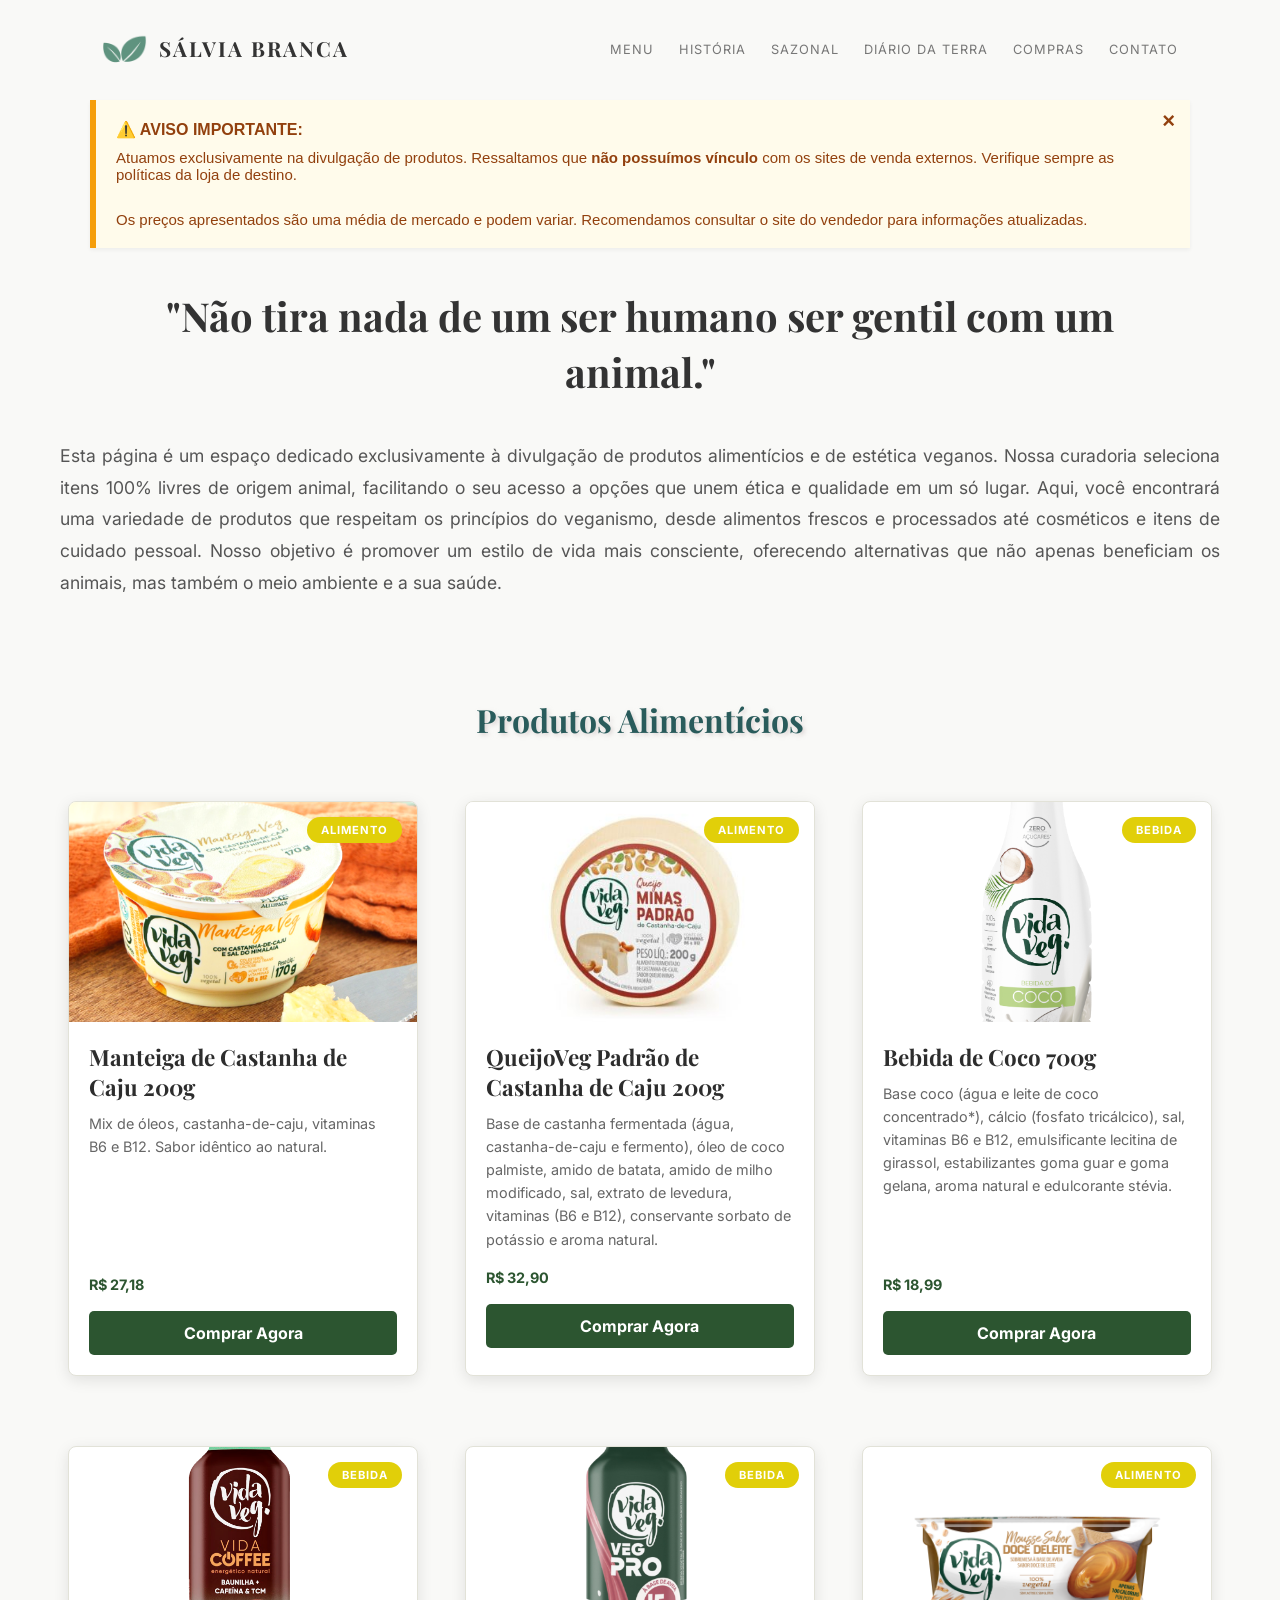
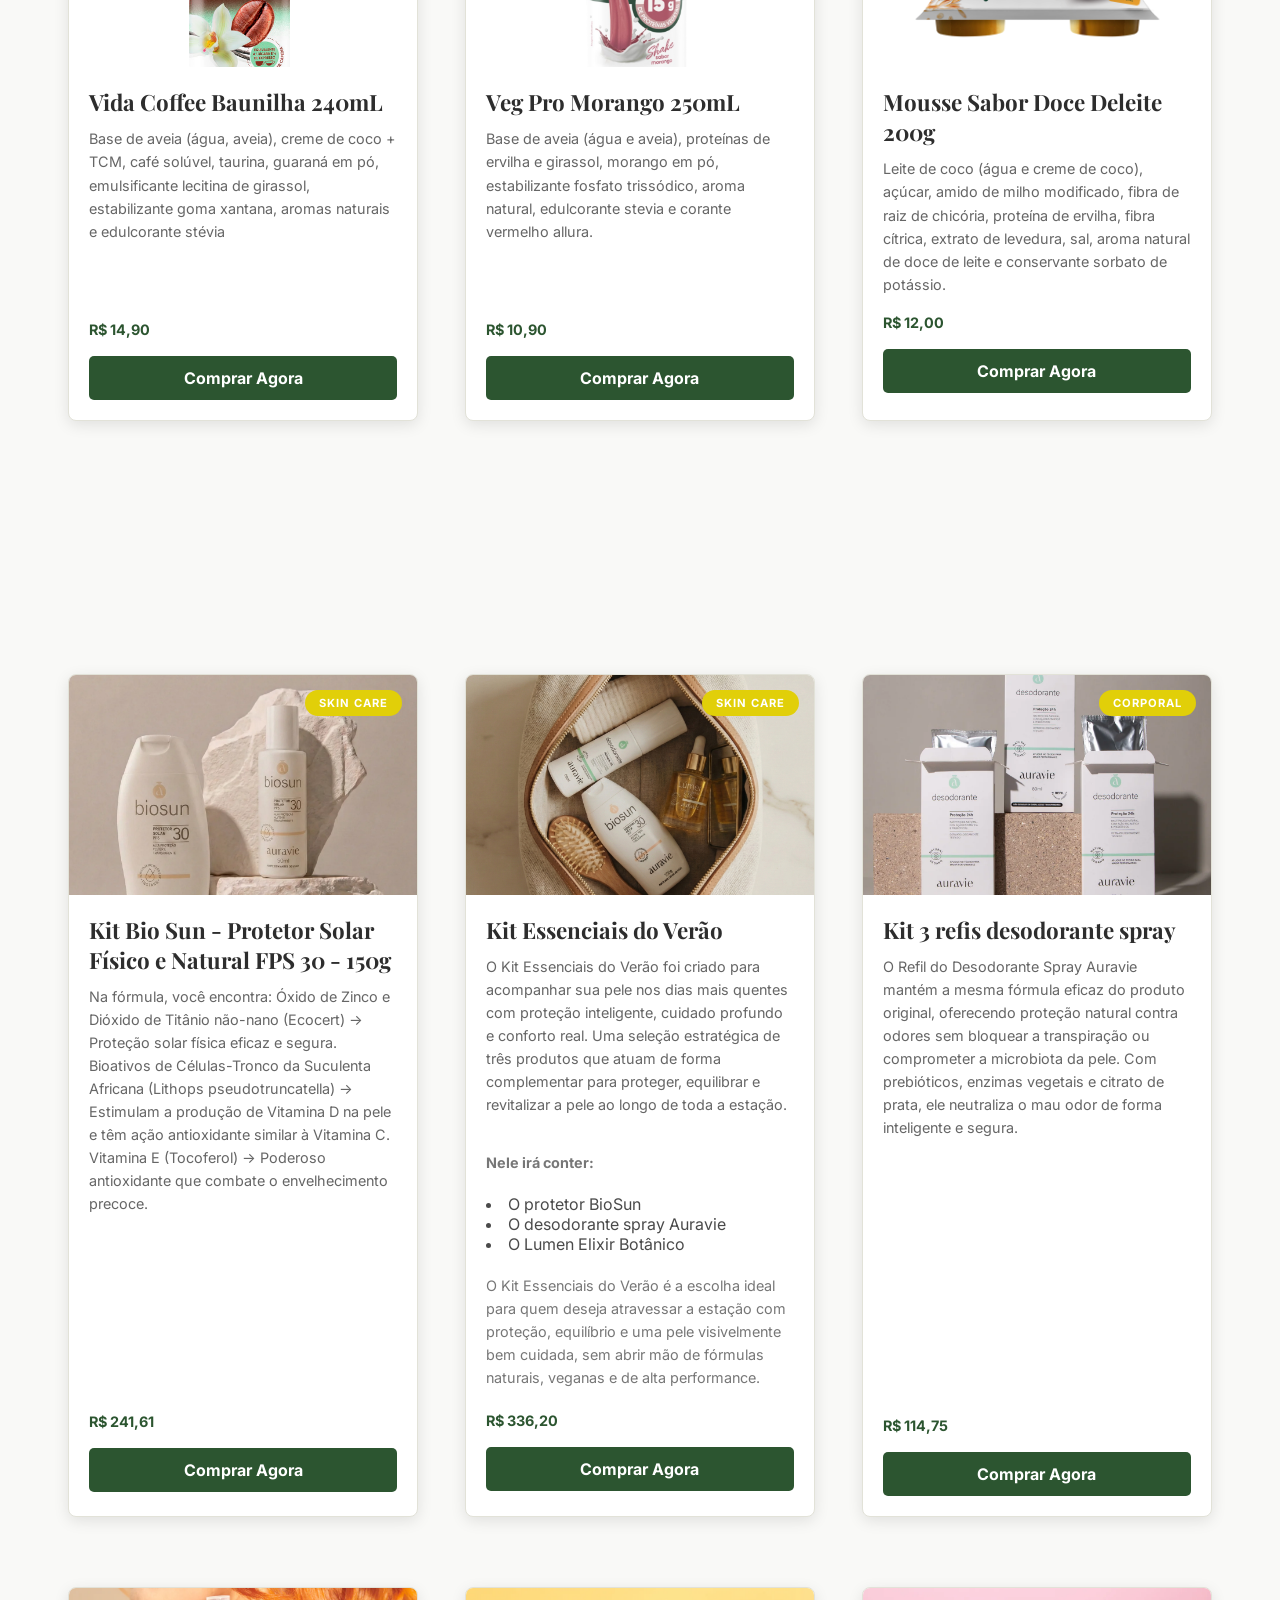
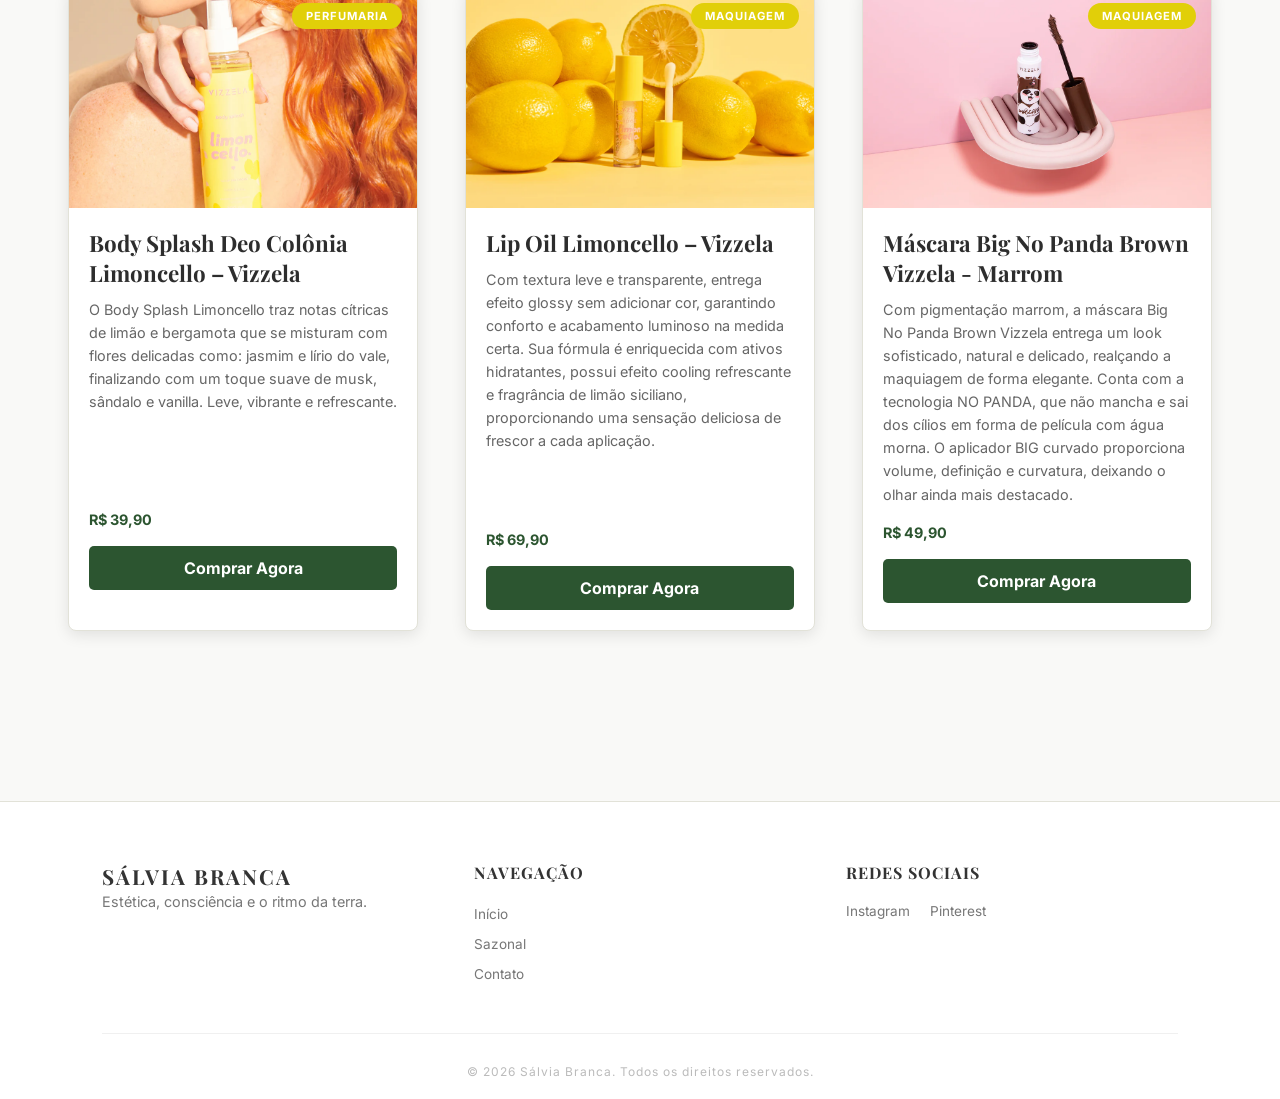
==== compras.html @ c3b76d3e "first commit" ====
<!DOCTYPE html>
<html lang="pt-br">
<head>
    <meta charset="UTF-8">
    <meta name="viewport" content="width=device-width, initial-scale=1.0">
    <title>Sálvia Branca | Minimalista</title>
    
    <link href="https://fonts.googleapis.com/css2?family=Playfair+Display:wght@400;700&family=Inter:wght@300;400&display=swap" rel="stylesheet">
    
    <link rel="stylesheet" href="css/style.css">
</head>
<body>

    <div id="btn-reabrir" onclick="toggleAlerta()" title="Ver aviso importante">
        ▼
    </div>

    <header id="main-header">
        <a href="index.html" class="logo-link">
            <img src="img/logo 4.png" alt="Logo Terra Vegan" class="logo-img">
            <span class="logo-text">SÁLVIA BRANCA</span>
        </a>
        <nav>
           <ul>
                <li class="dropdown">
                    <a href="index.html" class="dropbtn">Menu</a>
                    <ul class="dropdown-content">
                        <li><a href="sobremim.html">Sobre mim</a></li>
                    </ul>
                </li>

                <li class="dropdown">
                    <a href="sobre.html" class="dropbtn">História</a>
                    <ul class="dropdown-content">
                        <li><a href="sobre.html#galeria">Galeria de Fotos</a></li>
                    </ul>
                </li>
                <li class="dropdown">
                    <a href="sazonal.html" class="dropbtn">Sazonal</a>
                    <ul class="dropdown-content">
                        <li><a href="sazonal.html#comida">Hortifruti da estação</a></li>
                        <li><a href="sazonal.html#receitas">Receitas da estação</a></li>
                    </ul>
                </li>
                <li><a href="diario.html">Diário da Terra</a></li>
                <li class="dropdown">
                    <a href="compras.html" class="dropbtn">Compras</a>
                    <ul class="dropdown-content">
                        <li><a href="compras.html#origem">Produtos alimenticios</a></li>
                        <li><a href="compras.html#estetica">Cosméticos</a></li>
                    </ul>
                </li>
                <li><a href="contato.html">Contato</a></li>
            </ul>
        </nav>
    </header>

    <main>
        
        <section class="sobre-section" style="padding: 100px 20px; max-width: 1200px; margin: 0 auto;">
            <div class="container-sobre">
                
                <div id="aviso-venda" class="conteudo reveal">
                    <span id="btn-fechar-alerta" onclick="toggleAlerta()">&times;</span>
                    
                    <span style="font-weight: bold; font-size: 16px;">⚠️ AVISO IMPORTANTE:</span>
                    <p style="margin-top: 10px; font-size: 15px; padding-right: 20px;">
                        Atuamos exclusivamente na divulgação de produtos. Ressaltamos que <strong>não possuímos vínculo</strong> com os sites de venda externos. Verifique sempre as políticas da loja de destino.
                    </p>
                    <br>
                    <p style="font-size: 15px; margin-top: 10px; padding-right: 20px;">
                        Os preços apresentados são uma média de mercado e podem variar. Recomendamos consultar o site do vendedor para informações atualizadas.
                    </p>
                </div> 

                <h1 class="frase reveal" style="font-family: 'Playfair Display', serif; font-size: 2.5rem; line-height: 1.4; color: #333; margin-bottom: 40px; text-align: center; margin-top: 40px;">
                    "Não tira nada de um ser humano ser gentil com um animal."
                </h1>
            </div>
            
            <div class="conteudo-flex reveal" style="display: flex; align-items: center; gap: 50px; margin-bottom: 100px;">
                <div class="texto" style="flex: 1.5;">
                    <p style="font-size: 1.1rem; line-height: 1.8; color: #555; text-align: justify;">
                        Esta página é um espaço dedicado exclusivamente à divulgação de produtos alimentícios e de estética veganos. Nossa curadoria seleciona itens 100% livres de origem animal, facilitando o seu acesso a opções que unem ética e qualidade em um só lugar. 
                    Aqui, você encontrará uma variedade de produtos que respeitam os princípios do veganismo, desde alimentos frescos e processados até cosméticos e itens de cuidado pessoal. 
                    Nosso objetivo é promover um estilo de vida mais consciente, oferecendo alternativas que não apenas beneficiam os animais, mas também o meio ambiente e a sua saúde.    
                    </p>
                </div>
            </div>

            <h2 id="origem" class="reveal" style="text-align: center; margin-bottom: 40px; font-family: 'Playfair Display', serif;">Produtos Alimentícios</h2>
            
            <div class="grid-sazonal reveal">
                <div class="card-sazonal">
                    <div class="image-container" style="position: relative;">
                        <span class="compras">Alimento</span>
                        <img src="img/compras/manteiga card.jpg" alt="Manteiga vegana" class="card-image">
                    </div>
                   
                    <div class="card-content">
                        <h3>Manteiga de Castanha de Caju 200g</h3>
                        <p style="font-size: 0.9rem; color: #666; margin-bottom: 15px;">Mix de óleos, castanha-de-caju, vitaminas B6 e B12. Sabor idêntico ao natural.</p>
                        <br><br><br><br><br>
                        <p style="font-weight: bold; color: #2c5530; margin-bottom: 15px;">R$ 27,18</p>
                        
                        <a href="https://vidaveg.com.br/produtos/manteiga-de-castanha-de-caju-200g/" class="btn-comprar" target="_blank">Comprar Agora</a>
                    </div>
                </div>

                <div class="card-sazonal">
                    <div class="image-container" style="position: relative;">
                        <span class="compras">Alimento</span>
                        <img src="img/compras/queijos card.png" alt="Queijo vegano" class="card-image">
                        </div>
                        <div class="card-content">
                        <h3>QueijoVeg Padrão de Castanha de Caju 200g</h3>
                        <p style="font-size: 0.9rem; color: #666; margin-bottom: 15px;">Base de castanha fermentada (água, castanha-de-caju e fermento), óleo de coco palmiste, amido de batata, amido de milho modificado, sal, extrato de levedura, vitaminas (B6 e B12), conservante sorbato de potássio e aroma natural.</p>
                        <p style="font-weight: bold; color: #2c5530; margin-bottom: 15px;">R$ 32,90</p>
                        
                        <a href="https://vidaveg.com.br/produtos/queijoveg-padrao-de-castanha-de-caju-200g/" class="btn-comprar" target="_blank">Comprar Agora</a>
                    </div>
                </div>

                <div class="card-sazonal">
                    <div class="image-container" style="position: relative;">
                        <span class="compras">Bebida</span>
                        <img src="img/compras/bebida.png" alt="Bebida vegana" class="card-image" >
                        </div>
                        <div class="card-content">
                        <h3>Bebida de Coco 700g</h3>
                        <p style="font-size: 0.9rem; color: #666; margin-bottom: 15px;">Base coco (água e leite de coco concentrado*), cálcio (fosfato tricálcico), sal, vitaminas B6 e B12, emulsificante lecitina de girassol, estabilizantes goma guar e goma gelana, aroma natural e edulcorante stévia.</p>
                        <br><br><br>
                        <p style="font-weight: bold; color: #2c5530; margin-bottom: 15px;">R$ 18,99</p>
                        
                        <a href="https://vidaveg.com.br/produtos/bebida-de-coco-700g/" class="btn-comprar" target="_blank">Comprar Agora</a>
                    </div>
                </div>

                <div class="card-sazonal">
                    <div class="image-container" style="position: relative;">
                        <span class="compras">Bebida</span>
                        <img src="img/compras/coffe.png" alt="Bebida vegana" class="card-image">
                        </div>
                        <div class="card-content">
                        <h3>Vida Coffee Baunilha 240mL</h3>
                        <p style="font-size: 0.9rem; color: #666; margin-bottom: 15px;">Base de aveia (água, aveia), creme de coco + TCM, café solúvel, taurina, guaraná em pó, emulsificante lecitina de girassol, estabilizante goma xantana, aromas naturais e edulcorante stévia</p>
                        <br><br><br>
                        <p style="font-weight: bold; color: #2c5530; margin-bottom: 15px;">R$ 14,90</p>
                        
                        <a href="https://vidaveg.com.br/produtos/vida-coffee-baunilha-240ml/" class="btn-comprar" target="_blank">Comprar Agora</a>
                    </div>
                </div>

                <div class="card-sazonal">
                    <div class="image-container" style="position: relative;">
                        <span class="compras">Bebida</span>
                        <img src="img/compras/shake.png" alt="Shake vegano" class="card-image">
                        </div>
                        <div class="card-content">
                        <h3>Veg Pro Morango 250mL</h3>
                        <p style="font-size: 0.9rem; color: #666; margin-bottom: 15px;">Base de aveia (água e aveia), proteínas de ervilha e girassol, morango em pó, estabilizante fosfato trissódico, aroma natural, edulcorante stevia e corante vermelho allura.</p>
                        <br><br><br>
                        <p style="font-weight: bold; color: #2c5530; margin-bottom: 15px;">R$ 10,90</p>
                        
                        <a href="https://vidaveg.com.br/produtos/veg-pro-morango-250ml/" class="btn-comprar" target="_blank">Comprar Agora</a>
                    </div>
                </div>

                <div class="card-sazonal">
                    <div class="image-container" style="position: relative;">
                        <span class="compras">Alimento</span>
                        <img src="img/compras/doce.png" alt="Mousse Sabor Doce Deleite 200g" class="card-image">
                        </div>
                        <div class="card-content">
                        <h3>Mousse Sabor Doce Deleite 200g</h3>
                        <p style="font-size: 0.9rem; color: #666; margin-bottom: 15px;">Leite de coco (água e creme de coco), açúcar, amido de milho modificado, fibra de raiz de chicória, proteína de ervilha, fibra cítrica, extrato de levedura, sal, aroma natural de doce de leite e conservante sorbato de potássio.</p>
                        <p style="font-weight: bold; color: #2c5530; margin-bottom: 15px;">R$ 12,00</p>
                        
                        <a href="https://vidaveg.com.br/produtos/mousse-sabor-doce-deleite-200g/" class="btn-comprar" target="_blank">Comprar Agora</a>
                    </div>
                </div>
            </div>




<br><br><br><br>
            <h2 id="estetica" class="reveal" style="text-align: center; margin-bottom: 40px; font-family: 'Playfair Display', serif;">Cosméticos</h2>
            <div class="grid-sazonal reveal">
                <div class="card-sazonal">
                    <div class="image-container" style="position: relative;">
                        <span class="compras">Skin care</span>
                        <img src="img/compras/protetores.webp" alt="Kit Bio Sun - Protetor Solar Físico e Natural FPS 30 - 150g + 50g" class="card-image">
                    </div>
                   
                    <div class="card-content">
                        <h3>Kit Bio Sun - Protetor Solar Físico e Natural FPS 30 - 150g</h3>
                        <p style="font-size: 0.9rem; color: #666; margin-bottom: 15px;">Na fórmula, você encontra:
                            Óxido de Zinco e Dióxido de Titânio não-nano (Ecocert) → Proteção solar física eficaz e segura.
                            Bioativos de Células-Tronco da Suculenta Africana (Lithops pseudotruncatella) → Estimulam a produção de Vitamina D na pele e têm ação antioxidante similar à Vitamina C.
                            Vitamina E (Tocoferol) → Poderoso antioxidante que combate o envelhecimento precoce.
                        </p>
                        <br><br><br><br><br><br><br><br><br>
                        <p style="font-weight: bold; color: #2c5530; margin-bottom: 15px;">R$ 241,61</p>
                        <a href="https://auravie.com.br/products/kit-bio-sun-protetor-solar-fisico-e-natural-fps-30-150g-50g" class="btn-comprar" target="_blank">Comprar Agora</a>
                    </div>
                </div>

                <div class="card-sazonal">
                    <div class="image-container" style="position: relative;">
                        <span class="compras">Skin Care</span>
                        <img src="img/compras/kit.png" alt="Kit Essenciais do Verão" class="card-image">
                        </div>
                        <div class="card-content">
                        <h3>Kit Essenciais do Verão</h3>
                        <p style="font-size: 0.9rem; color: #666; margin-bottom: 15px;">O Kit Essenciais do Verão foi criado para acompanhar sua pele nos dias mais quentes com proteção inteligente, cuidado profundo e conforto real. Uma seleção estratégica de três produtos que atuam de forma complementar para proteger, equilibrar e revitalizar a pele ao longo de toda a estação.</p>
                        <br>
                        <p><strong>Nele irá conter:</strong></p>
                        <br>
                            <p><li>O protetor BioSun</li></p>
                            <p><li>O desodorante spray Auravie</li></p>
                            <p><li>O Lumen Elixir Botânico</li></p>
                            <br>
                            <p>O Kit Essenciais do Verão é a escolha ideal para quem deseja atravessar a estação com proteção, equilíbrio e uma pele visivelmente bem cuidada, sem abrir mão de fórmulas naturais, veganas e de alta performance.</p>
                            <br>
                        <p style="font-weight: bold; color: #2c5530; margin-bottom: 15px;">R$ 336,20</p>
                        
                        <a href="https://auravie.com.br/products/kit-essencial-de-autocuidado-copia" class="btn-comprar" target="_blank">Comprar Agora</a>
                    </div>
                </div>

                <div class="card-sazonal">
                    <div class="image-container" style="position: relative;">
                        <span class="compras">Corporal</span>
                        <img src="img/compras/desodorante.webp" alt="Kit 3 refis desodorante spray" class="card-image" >
                        </div>
                        <div class="card-content">
                        <h3>Kit 3 refis desodorante spray</h3>
                        <p style="font-size: 0.9rem; color: #666; margin-bottom: 15px;">O Refil do Desodorante Spray Auravie mantém a mesma fórmula eficaz do produto original, oferecendo proteção natural contra odores sem bloquear a transpiração ou comprometer a microbiota da pele. Com prebióticos, enzimas vegetais e citrato de prata, ele neutraliza o mau odor de forma inteligente e segura.</p>
                        <br><br><br><br><br><br>
                        <br><br><br><br><br><br><br>
                        <p style="font-weight: bold; color: #2c5530; margin-bottom: 15px;">R$ 114,75</p>
                        
                        <a href="https://auravie.com.br/products/kit-3-refis-desodorante-spray" class="btn-comprar" target="_blank">Comprar Agora</a>
                    </div>
                </div>

                <div class="card-sazonal">
                    <div class="image-container" style="position: relative;">
                        <span class="compras">Perfumaria</span>
                        <img src="img/compras/body.webp" alt="Body Splash Deo Colônia Limoncello – Vizzela" class="card-image">
                        </div>
                        <div class="card-content">
                        <h3>Body Splash Deo Colônia Limoncello – Vizzela</h3>
                        <p style="font-size: 0.9rem; color: #666; margin-bottom: 15px;">O Body Splash Limoncello traz notas cítricas de limão e bergamota que se misturam com flores delicadas como: jasmim e lírio do vale, finalizando com um toque suave de musk, sândalo e vanilla. Leve, vibrante e refrescante.</p>
                        <br><br><br><br>
                        <p style="font-weight: bold; color: #2c5530; margin-bottom: 15px;">R$ 39,90</p>
                        
                        <a href="https://www.vizzela.com.br/products/body-splash-deo-colonia-limoncello-vizzela" class="btn-comprar" target="_blank">Comprar Agora</a>
                    </div>
                </div>

                <div class="card-sazonal">
                    <div class="image-container" style="position: relative;">
                        <span class="compras">Maquiagem</span>
                        <img src="img/compras/lip.webp" alt="Shake vegano" class="card-image">
                        </div>
                        <div class="card-content">
                        <h3>Lip Oil Limoncello – Vizzela</h3>
                        <p style="font-size: 0.9rem; color: #666; margin-bottom: 15px;">Com textura leve e transparente, entrega efeito glossy sem adicionar cor, garantindo conforto e acabamento luminoso na medida certa. Sua fórmula é enriquecida com ativos hidratantes, possui efeito cooling refrescante e fragrância de limão siciliano, proporcionando uma sensação deliciosa de frescor a cada aplicação.</p>
                        <br><br><br>
                        <p style="font-weight: bold; color: #2c5530; margin-bottom: 15px;">R$ 69,90</p>
                        
                        <a href="https://www.vizzela.com.br/products/lip-oil-limoncello-vizzela" class="btn-comprar" target="_blank">Comprar Agora</a>
                    </div>
                </div>

                <div class="card-sazonal">
                    <div class="image-container" style="position: relative;">
                        <span class="compras">Maquiagem</span>
                        <img src="img/compras/rimel.webp" alt="Máscara Big No Panda Brown Vizzela - Marrom" class="card-image">
                        </div>
                        <div class="card-content">
                        <h3>Máscara Big No Panda Brown Vizzela - Marrom</h3>
                        <p style="font-size: 0.9rem; color: #666; margin-bottom: 15px;">Com pigmentação marrom, a máscara Big No Panda Brown Vizzela entrega um look sofisticado, natural e delicado, realçando a maquiagem de forma elegante. Conta com a tecnologia NO PANDA, que não mancha e sai dos cílios em forma de película com água morna. O aplicador BIG curvado proporciona volume, definição e curvatura, deixando o olhar ainda mais destacado.</p>
                        <p style="font-weight: bold; color: #2c5530; margin-bottom: 15px;">R$ 49,90</p>
                        
                        <a href="https://www.vizzela.com.br/products/mascara-big-no-panda-brown" class="btn-comprar" target="_blank">Comprar Agora</a>
                    </div>
                </div>
            </div>
        </section>
    </main>

    <footer>
    <div class="footer-container">
        <div class="footer-section">
            <span class="logo-text">SÁLVIA BRANCA</span>
            <p>Estética, consciência e o ritmo da terra.</p>
        </div>
        
        <div class="footer-section">
            <h4>Navegação</h4>
            <ul>
                <li><a href="index.html">Início</a></li>
                <li><a href="sazonal.html">Sazonal</a></li>
                <li><a href="contato.html">Contato</a></li>
            </ul>
        </div>

        <div class="footer-section">
            <h4>Redes Sociais</h4>
            <div class="social-links">
                <a href="#">Instagram</a>
                <a href="#">Pinterest</a>
            </div>
        </div>
    </div>
    
    <div class="footer-bottom">
        <p>&copy; 2026 Sálvia Branca. Todos os direitos reservados.</p>
    </div>
</footer>

    <script src="js/script.js"></script>
</body>
</html>
---- css/style.css ----
/* --- RESET E CORES --- */
* {
    margin: 0;
    padding: 0;
    box-sizing: border-box;
}

body {
    background-color: #F9F9F7; 
    font-family: 'Inter', sans-serif;
    color: #4A4A4A;
    overflow-x: hidden;
}

h2{
    color: rgb(41, 91, 91);
    font-family:'Franklin Gothic Medium', 'Arial Narrow', Arial, sans-serif;
    font-size: 2rem;
    text-shadow: 2px 2px 4px rgba(201, 188, 188, 0.603);
}

.fundo {
    background-color: rgba(255, 255, 255, 0.95);
}

/* --- HEADER E LOGO --- */
header {
    display: flex;
    justify-content: space-between;
    align-items: center;
    padding: 25px 8%;
    position: fixed;
    width: 100%;
    top: 0;
    z-index: 1000;
    transition: all 0.4s ease;
}

header.scrolled {
    background-color: rgba(255, 255, 255, 0.95);
    padding: 15px 8%;
    box-shadow: 0 2px 10px rgba(0,0,0,0.05);
}

.logo-link {
    display: flex;
    align-items: center;
    text-decoration: none;
    gap: 12px;
}

.logo-img {
    height: 45px;
    width: auto;
}

.logo-text {
    font-family: 'Playfair Display', serif;
    font-size: 1.3rem;
    letter-spacing: 2px;
    font-weight: bold;
    color: #333;
}

nav ul {
    display: flex;
    list-style: none;
}

nav ul li { margin-left: 25px; }

nav ul li a {
    text-decoration: none;
    color: #777;
    font-size: 0.8rem;
    text-transform: uppercase;
    letter-spacing: 1px;
    transition: color 0.3s;
}

nav ul li a:hover { color: #000; }

/* --- HERO E CARROSSEL --- */
.hero {
    padding: 140px 8% 80px;
    text-align: center;
    background-color: #FFFFFF;
}

.slider-container {
    max-width: 900px;
    margin: 0 auto 40px;
    position: relative;
    border-radius: 8px;
    overflow: hidden;
}

.slider {
    position: relative;
    height: 450px;
}

.slide {
    position: absolute;
    top: 0;
    left: 0;
    width: 100%;
    height: 100%;
    opacity: 0;
    transition: opacity 1s ease-in-out;
}

.slide.active { opacity: 1; }

.slide img {
    width: 100%;
    height: 100%;
    object-fit: cover;
}

.slider-dots { padding: 15px 0; }

.dot {
    height: 8px;
    width: 8px;
    margin: 0 5px;
    background-color: #D1D1D1;
    border-radius: 50%;
    display: inline-block;
}



.dot.active { background-color: #8E8E8E; }

h1 {
    font-family: 'Playfair Display', serif;
    font-size: 3rem;
    color: #2D2D2D;
    margin-bottom: 25px;
}

.btn-primary {
    background-color: #E2E2D8;
    border: none;
    padding: 15px 35px;
    color: #555;
    cursor: pointer;
    letter-spacing: 1px;
}


.reveal {
    opacity: 0;
    transform: translateY(40px);
    transition: all 0.9s ease-out;
}

.sobre{
    font-family: 'Playfair Display', serif;
    font-size: 2.5rem;
    color: #2D2D2D;
    text-align: center;
    margin-top: 200px;
    margin-bottom: 100px;
}

.container {
  display: flex;          /* Ativa o modo flexível */
  align-items: center;    /* Alinha o texto e a imagem verticalmente no centro */
  justify-content: space-between; /* Cria o espaço máximo entre o texto e a imagem */
  gap: 20px;              /* Adiciona um espaço para eles não grudarem */
}

.texto {
  flex: 1;                /* Faz o texto ocupar o espaço disponível */
}

.imagem {
  max-width: 300px;       /* Define um tamanho máximo para a imagem */
  height: auto;
}

.frase{
    text-align: center;
    margin-top: 40px;
}

.reveal.visible {
    opacity: 1;
    transform: translateY(0);
}

.features {
    display: flex;
    justify-content: center;
    gap: 60px;
    padding: 100px 8%;
    background-color: #F9F9F7;
}

.icon {
    font-size: 1.5rem;
    width: 70px;
    height: 70px;
    border: 1px solid #E0E0E0;
    border-radius: 50%;
    display: flex;
    align-items: center;
    justify-content: center;
    margin: 0 auto 15px;
    background: #fff;
}

footer {
    background-color: #ffffff;
    padding: 60px 8% 20px;
    border-top: 1px solid #E2E2D8;
    color: #4A4A4A;
}

.footer-container {
    display: grid;
    grid-template-columns: repeat(auto-fit, minmax(200px, 1fr));
    gap: 40px;
    margin-bottom: 40px;
}

.footer-section h4 {
    font-family: 'Playfair Display', serif;
    font-size: 1rem;
    margin-bottom: 20px;
    color: #333;
    text-transform: uppercase;
    letter-spacing: 1px;
}

.footer-section p {
    font-size: 0.9rem;
    color: #777;
    line-height: 1.6;
}

.footer-section ul {
    list-style: none;
    padding: 0;
}

.footer-section ul li {
    margin-bottom: 10px;
}

.footer-section ul li a, .social-links a {
    text-decoration: none;
    color: #777;
    font-size: 0.85rem;
    transition: color 0.3s;
}

.footer-section ul li a:hover, .social-links a:hover {
    color: #000;
}

.social-links {
    display: flex;
    gap: 20px;
}

.footer-bottom {
    text-align: center;
    padding-top: 30px;
    border-top: 1px solid #F0F0F0;
    font-size: 0.75rem;
    color: #BBB;
    letter-spacing: 1px;
}


/* Estilo das Setas */
.prev, .next {
    position: absolute;
    top: 50%;
    transform: translateY(-50%);
    background-color: rgba(255, 255, 255, 0.5);
    color: #333;
    border: none;
    padding: 15px;
    cursor: pointer;
    font-size: 1.2rem;
    border-radius: 50%;
    transition: background 0.3s, color 0.3s;
    z-index: 10;
    width: 50px;
    height: 50px;
    display: flex;
    align-items: center;
    justify-content: center;
}

.prev { left: 20px; }
.next { right: 20px; }

.prev:hover, .next:hover {
    background-color: #E2E2D8;
    color: #000;
}

/* Garante que os pontos sejam clicáveis */
.dot {
    cursor: pointer;
}

/* --- SEÇÃO DE CONTATO --- */
.contact-section {
    padding: 150px 8% 100px;
    background-color: #FFFFFF;
    min-height: 80vh;
    display: flex;
    justify-content: center;
    align-items: center;
}

.contact-container {
    display: grid;
    grid-template-columns: 1fr 1fr; /* Divide em duas colunas no desktop */
    gap: 80px;
    max-width: 1100px;
    width: 100%;
}

.contact-info h1 {
    font-size: 2.8rem;
    margin-bottom: 20px;
    text-align: left;
}

.contact-info p {
    color: #8E8E8E;
    margin-bottom: 30px;
}

.contact-details p {
    margin-bottom: 10px;
    font-size: 0.9rem;
    color: #4A4A4A;
}

/* --- FORMULÁRIO --- */
.contact-form {
    display: flex;
    flex-direction: column;
    gap: 20px;
}

.form-group {
    display: flex;
    flex-direction: column;
    gap: 8px;
}

.form-group label {
    font-size: 0.75rem;
    text-transform: uppercase;
    letter-spacing: 1px;
    color: #333;
    font-weight: 700;
}

.form-group input, 
.form-group textarea {
    padding: 15px;
    border: 1px solid #E2E2D8;
    background-color: #F9F9F7;
    font-family: 'Inter', sans-serif;
    font-size: 0.9rem;
    color: #4A4A4A;
    transition: border-color 0.3s;
}

.form-group input:focus, 
.form-group textarea:focus {
    outline: none;
    border-color: #8E8E8E;
}

/* Ajuste para dispositivos móveis */
@media (max-width: 768px) {
    .contact-container {
        grid-template-columns: 1fr;
        gap: 40px;
    }
    .contact-section {
        padding-top: 120px;
    }
}

/* --- ACRÉSCIMOS PARA O ALINHAMENTO --- */

.container-sobre {
    max-width: 1100px;
    margin: 0 auto;
}

.conteudo-flex {
    display: flex;
    align-items: center;    /* Centraliza verticalmente texto e imagem */
    justify-content: space-between;
    gap: 50px;              /* Espaçamento entre eles */
    text-align: left;       /* Garante que o texto fique alinhado à esquerda */
}


.imagem-wrapper {
    flex: 0 0 40%; 
    max-width: 400px;
}

.imagem-historia {
    width: 100%;
    height: auto;
    border-radius: 8px;
}

.imagem-donald {
    display: flex;
    justify-content: center;
    margin-top: 30px;
    max-width: 300px;
}


html {
    scroll-behavior: smooth;
}


nav ul li {
    position: relative;
    display: inline-block;
}

/* 3. CAIXA DO DROPDOWN (O MENU SUSPENSO) */
.dropdown-content {
    display: none; 
    position: absolute;
    background-color: #ffffff;
    min-width: 200px; 
    box-shadow: 0px 8px 16px rgba(0,0,0,0.1);
    z-index: 1000;
    list-style: none;
    padding: 10px 0;
    margin: 0;
    border-radius: 4px;
    top: 100%; 
    left: 0;
    text-align: left;
}

/* 4. LINKS DENTRO DO DROPDOWN */
.dropdown-content li a {
    color: #333;
    padding: 12px 20px;
    text-decoration: none;
    display: block;
    font-family: 'Inter', sans-serif;
    font-size: 14px;
    transition: background 0.2s ease;
}


.dropdown-content li a:hover {
    background-color: #f8f9fa; 
    color: #000;
}


.dropdown:hover .dropdown-content {
    display: block;
}


.dropbtn {
    cursor: pointer;
}

/* Estrutura Principal: Texto de um lado, Galeria do outro */
.container-veganismo {
    display: flex;
    gap: 40px; /* Espaço entre o texto e as fotos */
    max-width: 1200px;
    margin: 0 auto;
    padding: 20px;
    align-items: flex-start;
}

/* Estilo da Coluna de Texto */
.coluna-texto {
    flex: 1; /* Ocupa metade do espaço */
    text-align: justify;
    line-height: 1.8;
}

/* Estilo da Galeria de Fotos */
.coluna-galeria {
    flex: 1; /* Ocupa a outra metade */
    display: grid;
    grid-template-columns: repeat(2, 1fr); /* Cria 2 colunas iguais */
    grid-template-rows: repeat(3, 1fr);    /* Cria 3 linhas iguais */
    gap: 15px; /* Espaçamento entre as fotos */
}

/* Estilo individual das imagens */
.coluna-galeria img {
    width: 100%;
    height: 250px; /* Altura fixa para manter o alinhamento */
    object-fit: cover; /* Faz a foto preencher o espaço sem distorcer */
    border-radius: 12px;
    box-shadow: 0 4px 8px rgba(0,0,0,0.1);
    transition: transform 0.3s ease, box-shadow 0.3s ease;
}

/* Efeito ao passar o mouse */
.coluna-galeria img:hover {
    transform: scale(1.03);
    box-shadow: 0 8px 16px rgba(0,0,0,0.2);
    cursor: pointer;
}

/* Configuração da Galeria e Efeito de Subir */
.efeito-levantar {
    /* Faz a transição ser suave (0.3 segundos) */
    transition: transform 0.3s ease, box-shadow 0.3s ease;
    cursor: pointer;
}

.efeito-levantar:hover {
    /* Move a imagem 15 pixels para cima */
    transform: translateY(-15px);
    /* Adiciona uma sombra para parecer que a foto descolou da página */
    box-shadow: 0 15px 30px rgba(0, 0, 0, 0.2) !important;
}

/* --- ESTILIZAÇÃO DOS CARDS SAZONAIS --- */

.grid-sazonal {
    display: grid;
    grid-template-columns: repeat(auto-fill, minmax(300px, 1fr));
    gap: 30px;
    margin-bottom: 50px;
}

.card-sazonal {
    background: white;
    border-radius: 12px;
    overflow: hidden;
    box-shadow: 0 4px 15px rgba(0,0,0,0.05);
    transition: transform 0.3s ease;
    border: 1px solid #E2E2D8; /* Segue o padrão de cores do seu site */
}

.card-sazonal:hover {
    transform: translateY(-10px);
    box-shadow: 0 10px 25px rgba(0,0,0,0.1);
}

.image-container {
    position: relative;
    width: 100%;
    height: 220px;
}

.image-container img {
    width: 100%;
    height: 100%;
    object-fit: cover;
}

.selo-estacao {
    position: absolute;
    top: 15px;
    right: 15px;
    background-color: #e17909; /* Cinza minimalista para combinar com o site */
    color: white;
    padding: 6px 14px;
    border-radius: 20px;
    font-size: 0.7rem;
    font-weight: bold;
    text-transform: uppercase;
    letter-spacing: 1px;
}

.compras{
    position: absolute;
    top: 15px;
    right: 15px;
    background-color: #e1cf09; /* Cinza minimalista para combinar com o site */
    color: white;
    padding: 6px 14px;
    border-radius: 20px;
    font-size: 0.7rem;
    font-weight: bold;
    text-transform: uppercase;
    letter-spacing: 1px;
}

.card-content {
    padding: 20px;
}

.card-content h3 {
    margin: 0 0 10px 0;
    color: #2D2D2D;
    font-family: 'Playfair Display', serif;
    font-size: 1.4rem;
    text-shadow: none; /* Removendo sombra do h2 global para os cards */
}

.card-content p {
    margin: 0;
    color: #777777;
    font-size: 0.9rem;
    line-height: 1.6;
}

.meu-link {
    text-decoration: none; /* Tira o sublinhado */
    color: #3498db;        /* Define uma cor azul moderna */
    font-weight: bold;     /* Deixa o texto em negrito */
    transition: 0.3s;      /* Faz a mudança de cor ser suave, não brusca */
  }

  /* 2. Muda a cor quando o mouse passa por cima (hover) */
  .meu-link:hover {
    color: #e74c3c;        /* Muda para vermelho (ou a cor que preferir) */
    text-decoration: underline; /* Opcional: volta o risco só no hover */
  }

 .receita-logo {
    display: flex;
    align-items: center;      /* Alinha imagem e texto verticalmente no centro um do outro */
    justify-content: center;  /* ESTE É O COMANDO: Alinha o conjunto todo no centro da tela */
    text-decoration: none;
    gap: 14px;
    width: 100%;             /* Garante que ele ocupe a largura total para poder centralizar */
    margin: 20px 0;          /* Opcional: dá um espaço em cima e embaixo da logo */
}

/* --- ADICIONAIS PARA A PÁGINA DE RECEITA --- */

.receita-corpo {
    margin-top: 60px;
    margin-bottom: 60px;
}

/* Estilização dos itens com foto */
.lista-ingredientes li {
    display: flex;       /* Coloca foto e texto lado a lado */
    align-items: center; /* Centraliza verticalmente */
    gap: 15px;           /* Espaço entre a foto e o texto */
    padding: 10px 0;
    border-bottom: 1px solid #E2E2D8;
}

.ingrediente-img {
    width: 40px;         /* Tamanho da imagem (ajuste se quiser maior) */
    height: 40px;
    object-fit: cover;   /* Garante que a foto não distorça */
    border-radius: 50%;  /* Deixa as fotos redondinhas (estilo ícone) */
    background-color: #f0f0ed; /* Fundo suave caso a imagem demore a carregar */
}

/* Ajuste para o texto não colar na imagem */
.lista-ingredientes li span {
    font-size: 1rem;
    color: #4A4A4A;
}

.instrucoes-container {
    margin-top: 80px;
    padding-top: 40px;
    border-top: 1px solid #E2E2D8;
}

.lista-passos {
    margin-top: 20px;
    padding-left: 20px;
}

.lista-passos li {
    margin-bottom: 20px;
    font-size: 1.1rem;
    line-height: 1.8;
}

/* Ajuste para telas menores */
@media (max-width: 768px) {
    .receita-corpo {
        flex-direction: column-reverse;
    }
    h1 {
        font-size: 2.2rem;
    }
}

.card-sazonal {
    background: #fff;
    border-radius: 8px;
    overflow: hidden;
    box-shadow: 0 4px 15px rgba(0,0,0,0.1);
    max-width: 350px;
    margin: 20px auto;
    font-family: 'Inter', sans-serif;
}
.card-image { width: 100%; height: auto; display: block; }
.card-content { padding: 20px; }
.card-content h3 { font-family: 'Playfair Display', serif; margin-bottom: 10px; }
        
/* O BOTÃO ARRUMADO AQUI */
.btn-comprar {
    display: inline-block;
    background-color: #2c5530; /* Verde elegante */
    color: white;
    padding: 12px 25px;
    text-decoration: none;
    border-radius: 4px;
    font-weight: bold;
    transition: background 0.3s ease;
    text-align: center;
    width: 100%;
    box-sizing: border-box;
    border: none;
    cursor: pointer;
}
.btn-comprar:hover {
    background-color: #1e3a21;
}

/* Estilo do Alerta de Aviso */
#aviso-venda {
    background-color: #fffbeb;
    border-left: 6px solid #f59e0b;
    padding: 20px;
    color: #92400e;
    font-family: sans-serif;
    box-shadow: 0 2px 4px rgba(0,0,0,0.05);
    position: relative;
    margin-bottom: 20px;
}

#btn-fechar-alerta {
    position: absolute;
    top: 10px;
    right: 15px;
    cursor: pointer;
    font-size: 22px;
    font-weight: bold;
    line-height: 1;
}

/* Botão Flutuante para Reabrir (Seta) */
#btn-reabrir {
    display: none; /* Começa escondido */
    position: fixed;
    top: 100px;
    right: 20px;
    background: #f59e0b;
    color: white;
    width: 40px;
    height: 40px;
    border-radius: 50%;
    cursor: pointer;
    box-shadow: 0 4px 10px rgba(0,0,0,0.2);
    z-index: 9999;
    text-align: center;
    line-height: 40px;
    font-size: 18px;
    transition: transform 0.2s, background 0.3s;
}

#btn-reabrir:hover {
    transform: scale(1.1);
    background: #d97706;
}

/* Estilo do Botão de Compra no Card */
.btn-comprar {
    display: block;
    background-color: #2c5530;
    color: white;
    padding: 12px;
    text-align: center;
    text-decoration: none;
    border-radius: 5px;
    font-weight: bold;
    transition: background 0.3s;
}

.btn-comprar:hover {
    background-color: #1e3a21;
}

/* Estilos para o Diário da Terra */
.diario-container {
    max-width: 1100px;
    margin: 100px auto;
    padding: 0 20px;
    font-family: 'Inter', sans-serif;
}

.diario-intro {
    text-align: center;
    margin-bottom: 60px;
}

.diario-intro h1 {
    font-family: 'Playfair Display', serif;
    font-size: 3rem;
    color: #2c3e50;
    margin-bottom: 10px;
}

.lunar-widget {
    margin-top: 20px;
    font-style: italic;
    color: #7f8c8d;
    font-size: 0.9rem;
}

/* Grid de Posts */
.diario-grid {
    display: grid;
    grid-template-columns: repeat(auto-fit, minmax(300px, 1fr));
    gap: 30px;
}

.diario-card {
    background: #fdfdfd;
    padding: 40px;
    border: 1px solid #eee;
    transition: transform 0.3s ease;
}

.diario-card:hover {
    transform: translateY(-5px);
}

.card-tag {
    text-transform: uppercase;
    font-size: 0.7rem;
    letter-spacing: 2px;
    color: #8da399; /* Verde Sálvia */
    margin-bottom: 20px;
}

.diario-card h3 {
    font-family: 'Playfair Display', serif;
    font-size: 1.5rem;
    margin-bottom: 15px;
}

.diario-card p {
    line-height: 1.6;
    color: #555;
    font-weight: 300;
}

/* Card em Destaque */
.diario-card.highlight {
    background-color: #f4f7f6;
    border: none;
}

.btn-read {
    display: inline-block;
    margin-top: 20px;
    text-decoration: none;
    color: #2c3e50;
    border-bottom: 1px solid #2c3e50;
    font-size: 0.8rem;
    padding-bottom: 2px;
}
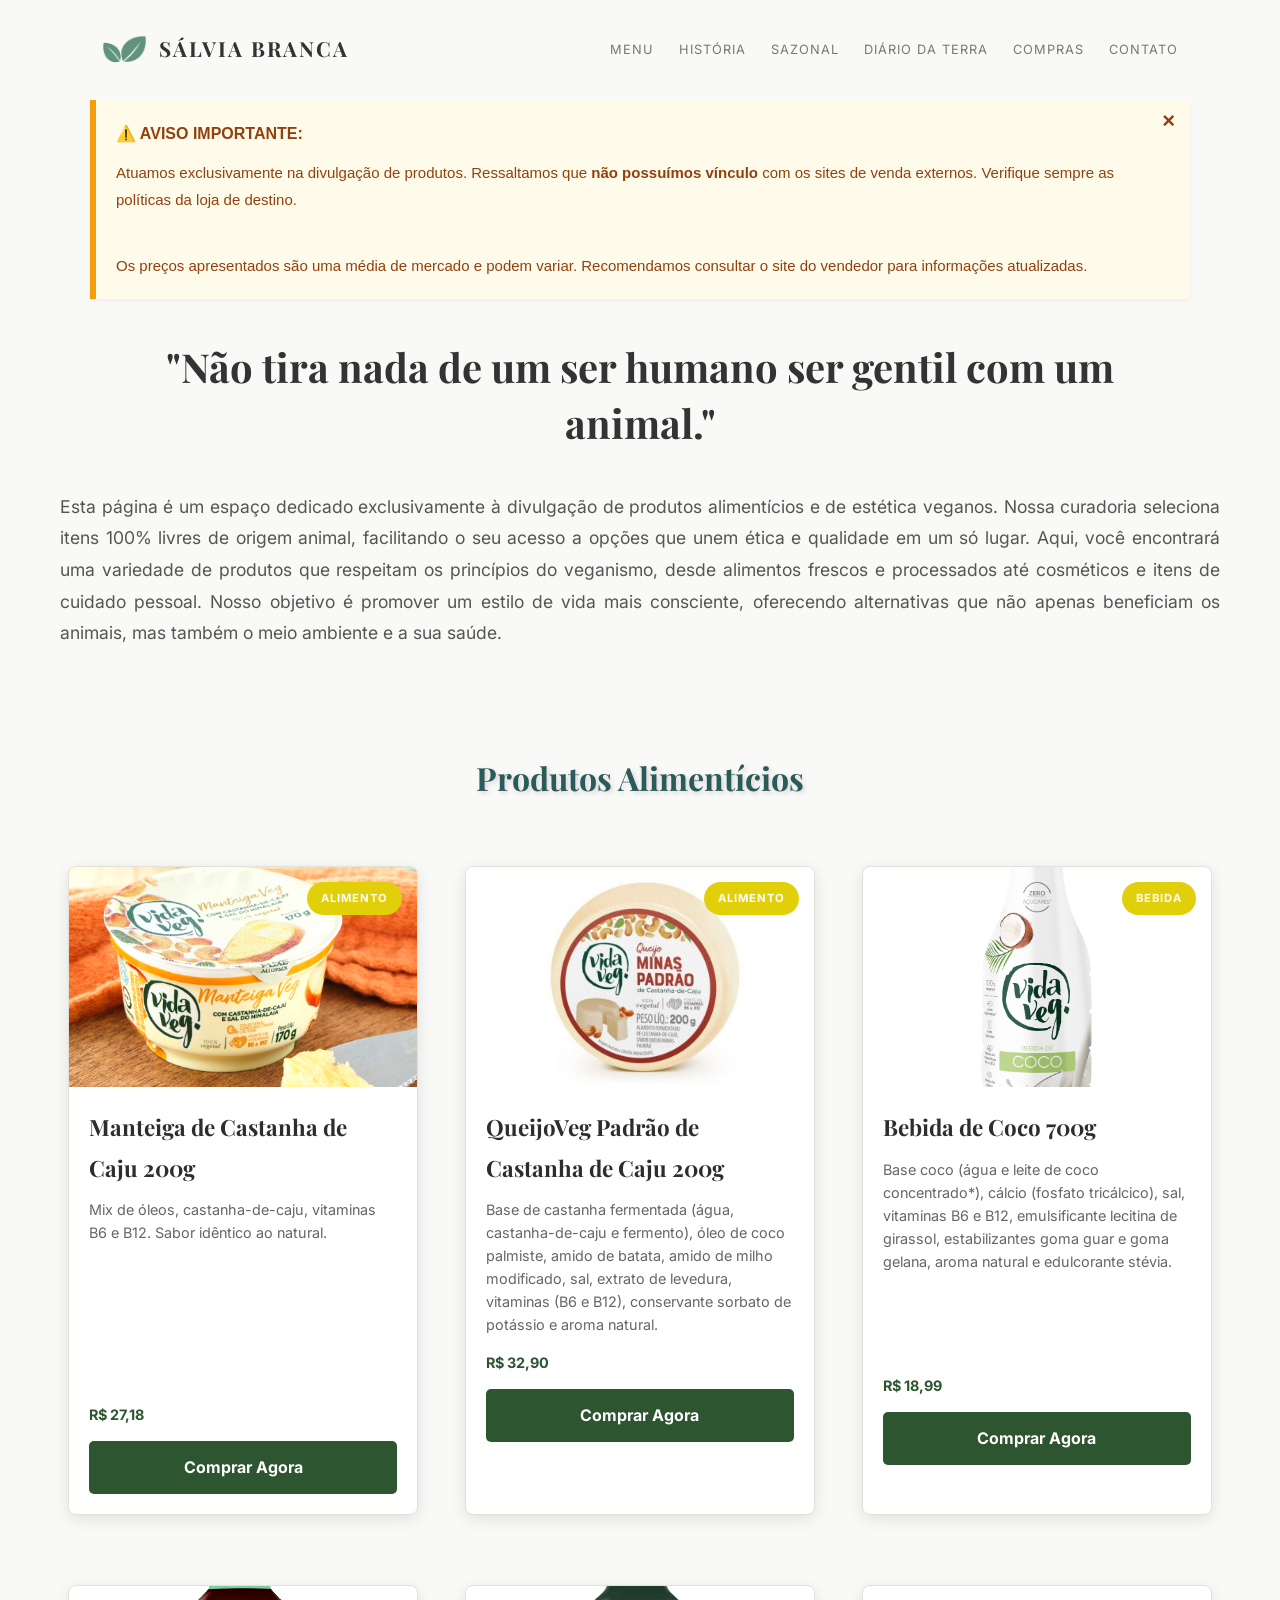
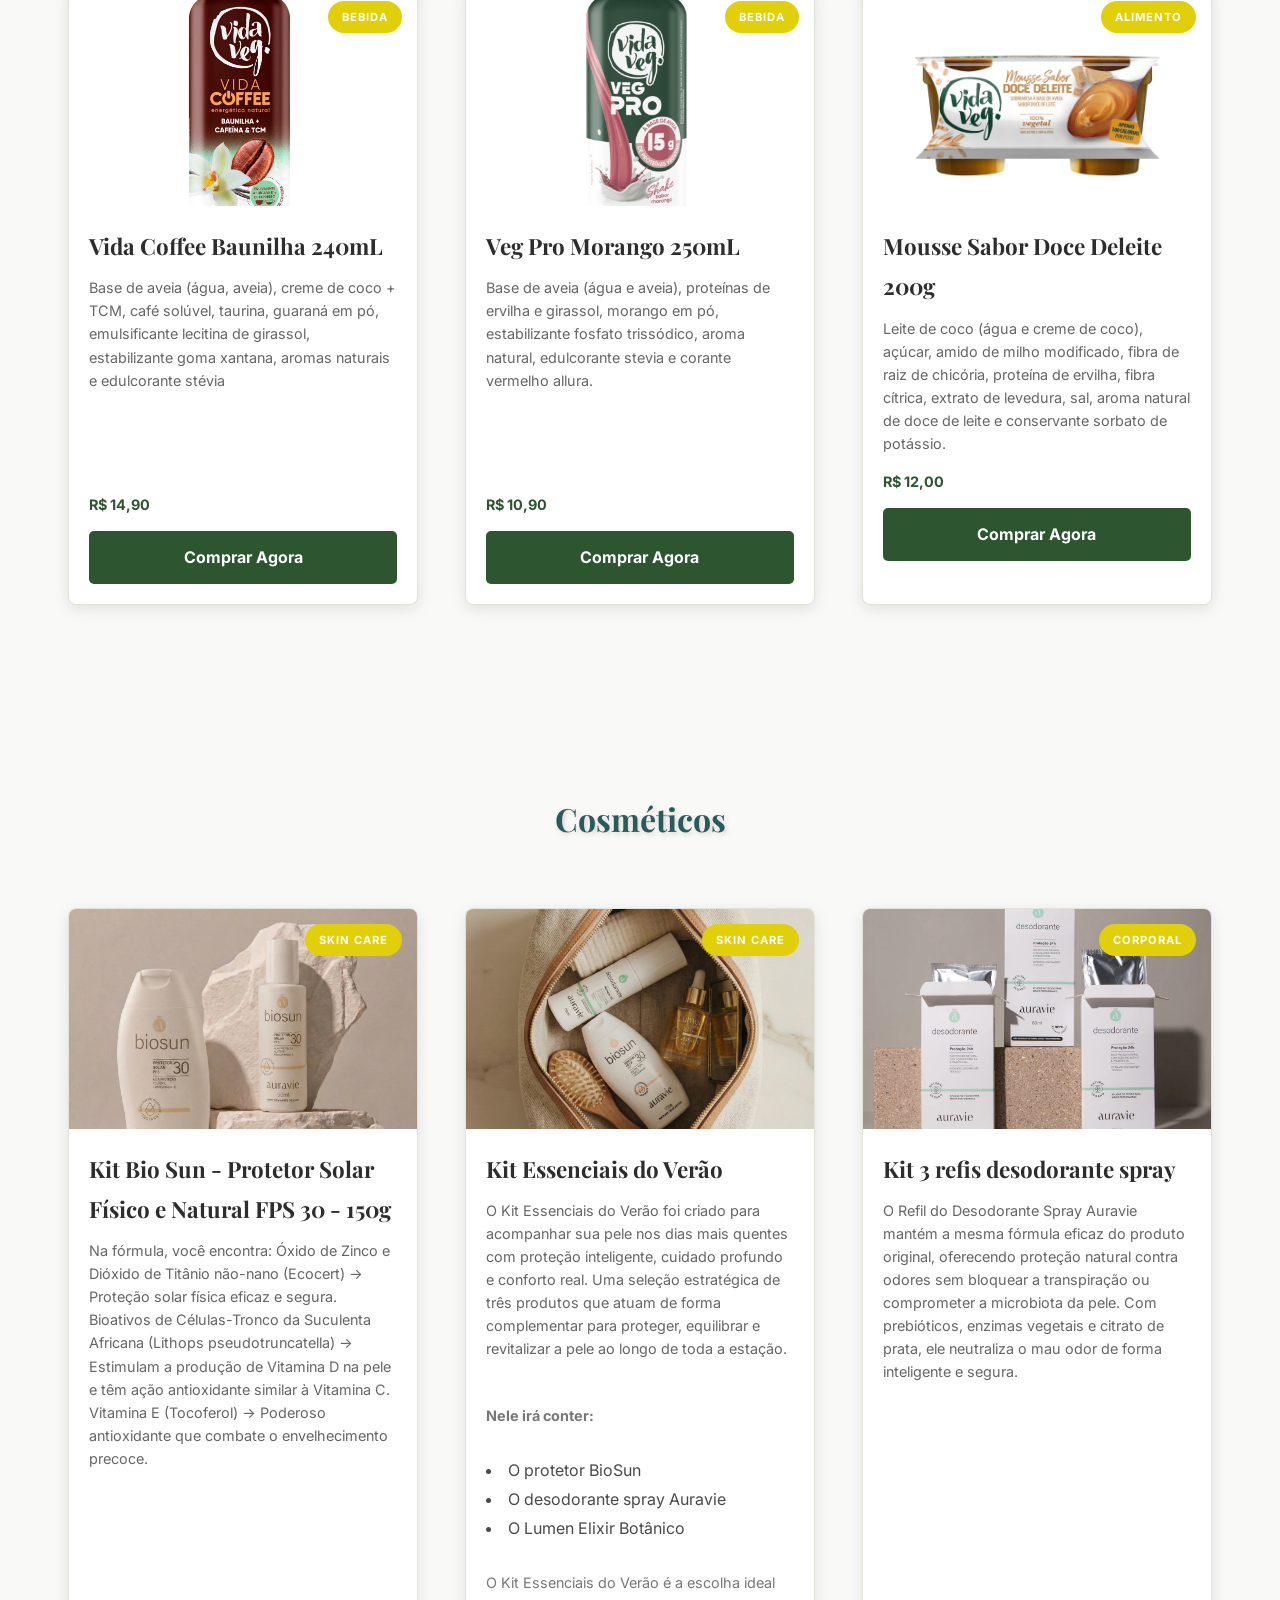
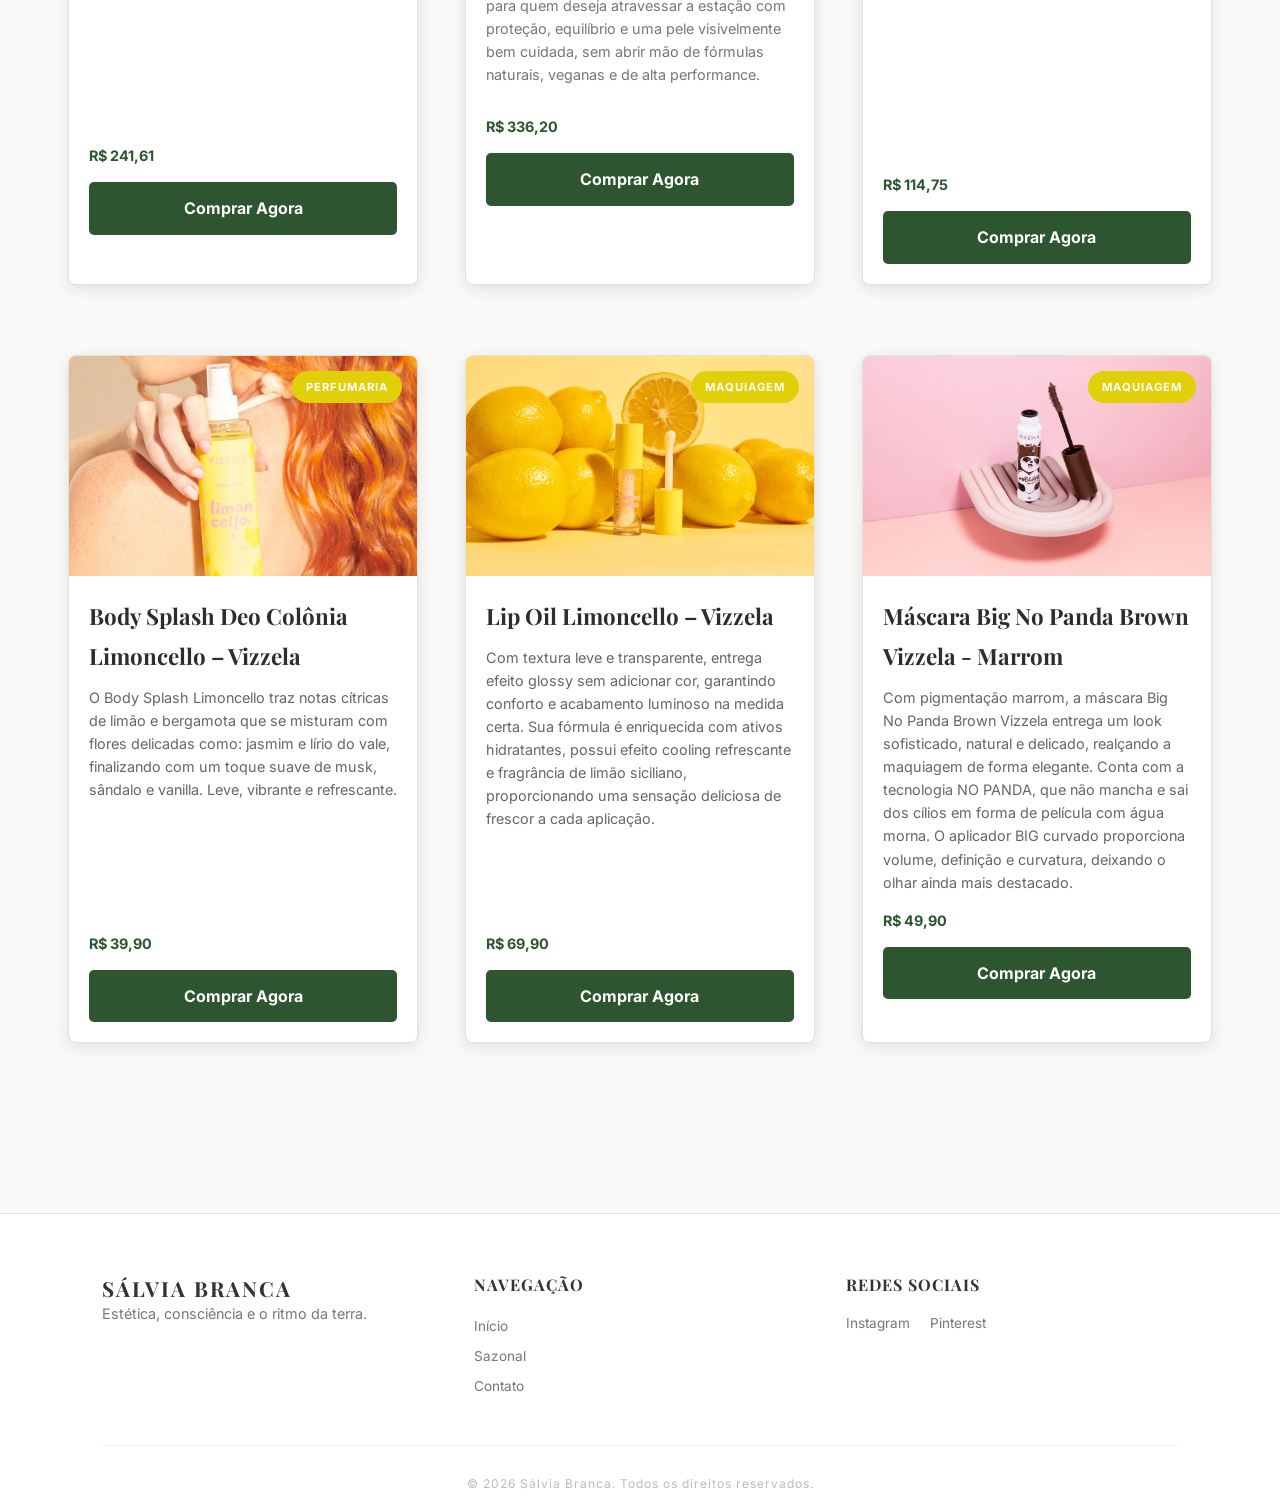
==== commit c5911765: "responsivo" ====
--- a/compras.html
+++ b/compras.html
@@ -16,11 +16,18 @@
     </div>
 
     <header id="main-header">
-        <a href="index.html" class="logo-link">
-            <img src="img/logo 4.png" alt="Logo Terra Vegan" class="logo-img">
-            <span class="logo-text">SÁLVIA BRANCA</span>
-        </a>
-        <nav>
+            <a href="index.html" class="logo-link">
+                <img src="img/logo 4.png" alt="Logo Sálvia Branca" class="logo-img">
+                <span class="logo-text">SÁLVIA <span class="logo-light">BRANCA</span></span>
+            </a>
+
+            <button class="menu-toggle" id="mobile-menu">
+                <span class="bar"></span>
+                <span class="bar"></span>
+                <span class="bar"></span>
+            </button>
+
+            <nav id="nav-menu">
            <ul>
                 <li class="dropdown">
                     <a href="index.html" class="dropbtn">Menu</a>
--- a/css/style.css
+++ b/css/style.css
@@ -878,4 +878,118 @@
     border-bottom: 1px solid #2c3e50;
     font-size: 0.8rem;
     padding-bottom: 2px;
+}
+
+.sobre-section{
+    line-height: 1.8;
+}
+
+/* --- ESTILO DO BOTÃO HAMBÚRGUER --- */
+.menu-toggle {
+    display: none; /* Escondido no Desktop */
+    flex-direction: column;
+    cursor: pointer;
+    background: none;
+    border: none;
+    gap: 5px;
+    z-index: 1001;
+}
+
+.bar {
+    width: 25px;
+    height: 3px;
+    background-color: #333;
+    transition: 0.3s;
+    border-radius: 2px;
+}
+
+/* --- REGRA PARA CELULAR (ATÉ 768px) --- */
+@media (max-width: 768px) {
+    .menu-toggle {
+        display: flex; /* Mostra no celular */
+    }
+
+    /* Animação para virar X quando estiver ativo */
+    .menu-toggle.is-active .bar:nth-child(2) { opacity: 0; }
+    .menu-toggle.is-active .bar:nth-child(1) { transform: translateY(8px) rotate(45deg); }
+    .menu-toggle.is-active .bar:nth-child(3) { transform: translateY(-8px) rotate(-45deg); }
+
+    nav {
+        position: fixed;
+        top: 0;
+        right: -100%; /* Começa escondido à direita */
+        width: 70%;
+        height: 100vh;
+        background-color: #ffffff;
+        box-shadow: -5px 0 15px rgba(0,0,0,0.1);
+        transition: 0.4s ease;
+        padding-top: 100px;
+        z-index: 1000;
+    }
+
+    nav.active {
+        right: 0; /* Desliza para dentro da tela */
+    }
+
+    nav ul {
+        flex-direction: column;
+        align-items: center;
+        list-style: none;
+    }
+
+    nav ul li {
+        margin: 20px 0;
+        margin-left: 0;
+    }
+
+    nav ul li a {
+        font-size: 1.2rem; /* Aumenta o link para facilitar o toque */
+    }
+}
+
+/* --- RESPONSIVIDADE PARA PÁGINAS SEM HAMBÚRGUER --- */
+@media (max-width: 768px) {
+    /* Header empilhado */
+    #main-header:not(:has(#mobile-menu)) { 
+        flex-direction: column;
+        height: auto;
+        padding: 15px 5%;
+    }
+
+    /* Estilo para a classe nav-simples (sempre visível) */
+    .nav-simples {
+        display: block !important;
+        width: 100%;
+        margin-top: 15px;
+    }
+
+    .nav-simples ul {
+        flex-direction: row !important; /* Mantém lado a lado */
+        flex-wrap: wrap;
+        justify-content: center;
+        gap: 15px;
+    }
+
+    .nav-simples ul li {
+        margin: 0;
+    }
+
+    .nav-simples ul li a {
+        font-size: 0.8rem;
+    }
+
+    /* Ajuste geral de conteúdo para todas as páginas */
+    .conteudo-flex, 
+    .container-veganismo, 
+    .contact-container,
+    .container {
+        flex-direction: column !important;
+        text-align: center !important;
+        gap: 30px;
+    }
+
+    .imagem-wrapper, .coluna-texto, .coluna-galeria, .texto, .imagem {
+        width: 100% !important;
+        max-width: 100% !important;
+    }
 }
